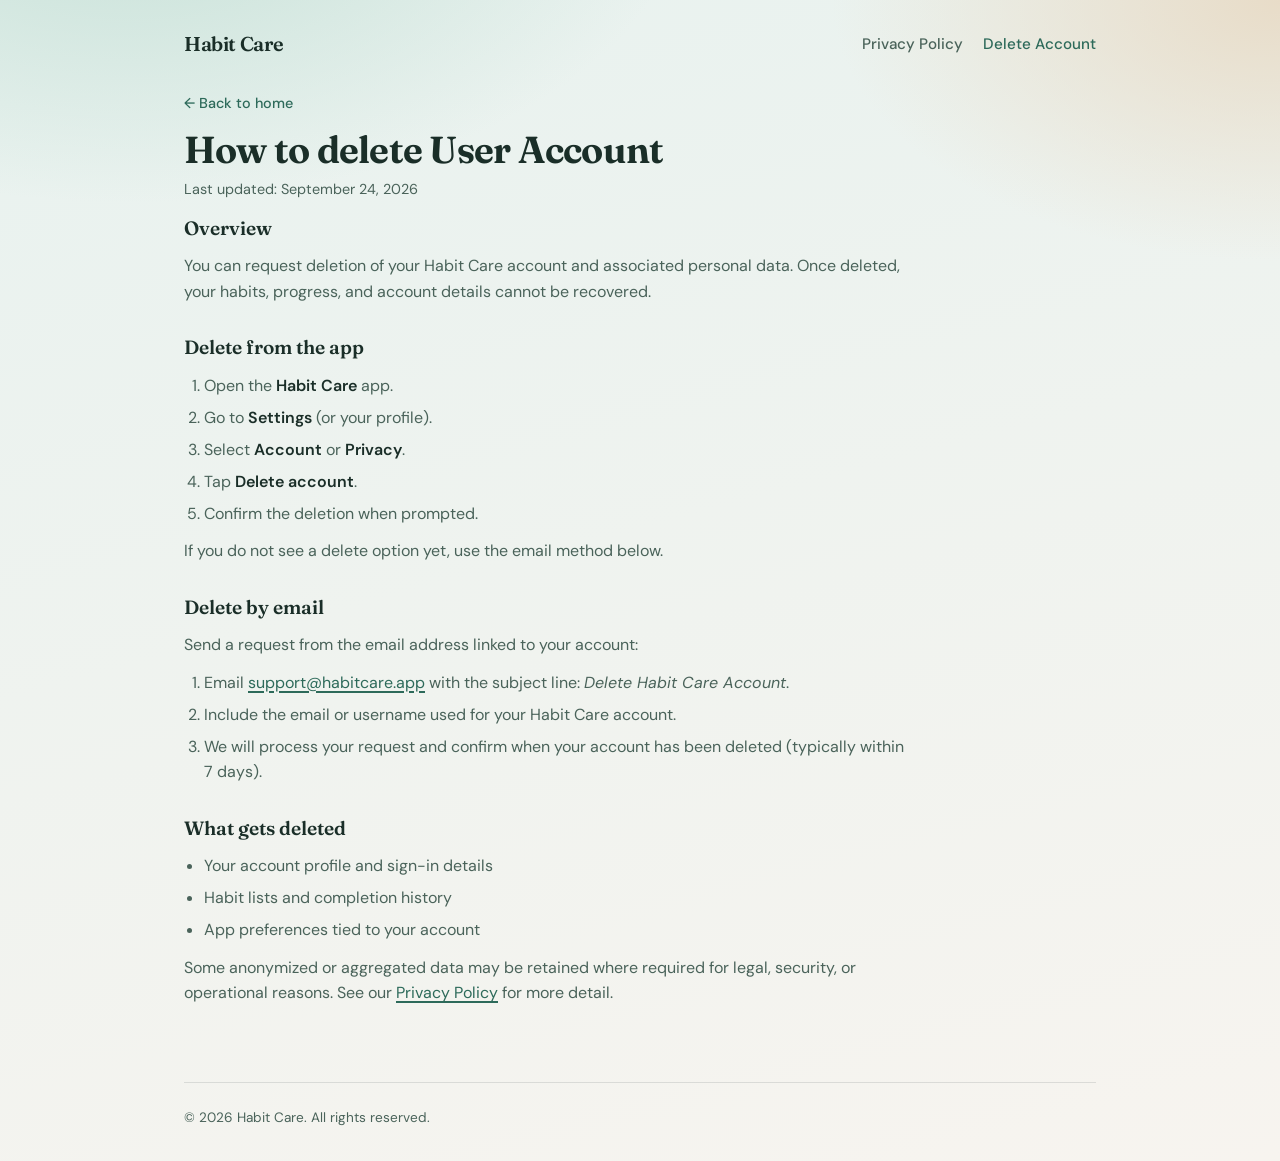
==== delete-account.html @ 0895b436 "Update README to include project description, page links, and hosting instructions for the Habit Car" ====
<!DOCTYPE html>
<html lang="en">
  <head>
    <meta charset="UTF-8" />
    <meta name="viewport" content="width=device-width, initial-scale=1.0" />
    <meta
      name="description"
      content="How to delete your Habit Care user account."
    />
    <title>How to Delete User Account — Habit Care</title>
    <link rel="preconnect" href="https://fonts.googleapis.com" />
    <link rel="preconnect" href="https://fonts.gstatic.com" crossorigin />
    <link
      href="https://fonts.googleapis.com/css2?family=DM+Sans:ital,opsz,wght@0,9..40,400;0,9..40,500;0,9..40,600;0,9..40,700;1,9..40,400&family=Fraunces:opsz,wght@9..144,500;9..144,600;9..144,700&display=swap"
      rel="stylesheet"
    />
    <link rel="stylesheet" href="css/styles.css" />
  </head>
  <body>
    <div class="page">
      <header class="site-header">
        <a class="brand" href="index.html">Habit Care</a>
        <nav class="nav" aria-label="Main">
          <a href="privacy-policy.html">Privacy Policy</a>
          <a href="delete-account.html" aria-current="page">Delete Account</a>
        </nav>
      </header>

      <main class="content">
        <p class="back"><a href="index.html">&larr; Back to home</a></p>
        <h1>How to delete User Account</h1>
        <p class="meta">Last updated: September 24, 2026</p>

        <section>
          <h2>Overview</h2>
          <p>
            You can request deletion of your Habit Care account and associated
            personal data. Once deleted, your habits, progress, and account
            details cannot be recovered.
          </p>
        </section>

        <section>
          <h2>Delete from the app</h2>
          <ol>
            <li>Open the <strong>Habit Care</strong> app.</li>
            <li>Go to <strong>Settings</strong> (or your profile).</li>
            <li>Select <strong>Account</strong> or <strong>Privacy</strong>.</li>
            <li>Tap <strong>Delete account</strong>.</li>
            <li>Confirm the deletion when prompted.</li>
          </ol>
          <p>
            If you do not see a delete option yet, use the email method below.
          </p>
        </section>

        <section>
          <h2>Delete by email</h2>
          <p>Send a request from the email address linked to your account:</p>
          <ol>
            <li>
              Email
              <a href="mailto:support@habitcare.app?subject=Delete%20Habit%20Care%20Account"
                >support@habitcare.app</a
              >
              with the subject line:
              <em>Delete Habit Care Account</em>.
            </li>
            <li>
              Include the email or username used for your Habit Care account.
            </li>
            <li>
              We will process your request and confirm when your account has
              been deleted (typically within 7 days).
            </li>
          </ol>
        </section>

        <section>
          <h2>What gets deleted</h2>
          <ul>
            <li>Your account profile and sign-in details</li>
            <li>Habit lists and completion history</li>
            <li>App preferences tied to your account</li>
          </ul>
          <p>
            Some anonymized or aggregated data may be retained where required for
            legal, security, or operational reasons. See our
            <a href="privacy-policy.html">Privacy Policy</a> for more detail.
          </p>
        </section>
      </main>

      <footer class="site-footer">
        <p>&copy; <span data-year></span> Habit Care. All rights reserved.</p>
      </footer>
    </div>
    <script src="js/main.js"></script>
  </body>
</html>
---- css/styles.css ----
:root {
  --bg-top: #e8f2ef;
  --bg-bottom: #f7f4ef;
  --ink: #1a2e28;
  --ink-muted: #4a635a;
  --accent: #2d6a5a;
  --accent-hover: #245748;
  --surface: rgba(255, 255, 255, 0.55);
  --line: rgba(26, 46, 40, 0.12);
  --shadow: 0 18px 40px rgba(26, 46, 40, 0.08);
  --radius: 14px;
  --font-display: "Fraunces", Georgia, serif;
  --font-body: "DM Sans", system-ui, sans-serif;
  --max: 720px;
}

*,
*::before,
*::after {
  box-sizing: border-box;
}

html {
  scroll-behavior: smooth;
}

body {
  margin: 0;
  min-height: 100vh;
  font-family: var(--font-body);
  color: var(--ink);
  background:
    radial-gradient(ellipse 80% 50% at 10% -10%, #c5e0d6 0%, transparent 55%),
    radial-gradient(ellipse 70% 45% at 100% 0%, #e8dcc8 0%, transparent 50%),
    linear-gradient(165deg, var(--bg-top), var(--bg-bottom));
  line-height: 1.6;
  -webkit-font-smoothing: antialiased;
}

a {
  color: var(--accent);
  text-decoration-thickness: 1.5px;
  text-underline-offset: 3px;
  transition: color 0.2s ease;
}

a:hover {
  color: var(--accent-hover);
}

.page {
  min-height: 100vh;
  display: flex;
  flex-direction: column;
  max-width: 960px;
  margin: 0 auto;
  padding: 1.25rem 1.5rem 2rem;
}

.site-header {
  display: flex;
  align-items: center;
  justify-content: space-between;
  gap: 1rem;
  padding: 0.5rem 0 1.5rem;
  animation: fade-down 0.6s ease both;
}

.brand {
  font-family: var(--font-display);
  font-weight: 600;
  font-size: 1.25rem;
  color: var(--ink);
  text-decoration: none;
  letter-spacing: -0.02em;
}

.brand:hover {
  color: var(--accent);
}

.nav {
  display: flex;
  flex-wrap: wrap;
  gap: 0.75rem 1.25rem;
  font-size: 0.95rem;
  font-weight: 500;
}

.nav a {
  color: var(--ink-muted);
  text-decoration: none;
}

.nav a:hover,
.nav a[aria-current="page"] {
  color: var(--accent);
}

.hero {
  flex: 1;
  display: flex;
  flex-direction: column;
  justify-content: center;
  padding: 3rem 0 4rem;
  max-width: 36rem;
  animation: fade-up 0.7s ease 0.1s both;
}

.eyebrow {
  margin: 0 0 0.75rem;
  font-size: 0.85rem;
  font-weight: 600;
  letter-spacing: 0.06em;
  text-transform: uppercase;
  color: var(--accent);
}

.hero h1 {
  margin: 0 0 1rem;
  font-family: var(--font-display);
  font-size: clamp(2.75rem, 8vw, 4rem);
  font-weight: 700;
  line-height: 1.05;
  letter-spacing: -0.03em;
}

.lede {
  margin: 0 0 2rem;
  font-size: 1.15rem;
  color: var(--ink-muted);
  max-width: 28rem;
}

.cta-row {
  display: flex;
  flex-wrap: wrap;
  gap: 0.75rem;
}

.btn {
  display: inline-flex;
  align-items: center;
  justify-content: center;
  padding: 0.85rem 1.35rem;
  border-radius: 999px;
  font-weight: 600;
  font-size: 0.95rem;
  text-decoration: none;
  transition:
    background 0.2s ease,
    color 0.2s ease,
    transform 0.2s ease,
    box-shadow 0.2s ease;
}

.btn:hover {
  transform: translateY(-1px);
}

.btn-primary {
  background: var(--accent);
  color: #fff;
  box-shadow: 0 8px 24px rgba(45, 106, 90, 0.28);
}

.btn-primary:hover {
  background: var(--accent-hover);
  color: #fff;
}

.btn-secondary {
  background: var(--surface);
  color: var(--ink);
  border: 1px solid var(--line);
  backdrop-filter: blur(8px);
}

.btn-secondary:hover {
  color: var(--accent);
  border-color: var(--accent);
}

.content {
  flex: 1;
  max-width: var(--max);
  padding: 0.5rem 0 3rem;
  animation: fade-up 0.55s ease both;
}

.back {
  margin: 0 0 1.25rem;
  font-size: 0.9rem;
}

.back a {
  text-decoration: none;
  font-weight: 500;
}

.content h1 {
  margin: 0 0 0.35rem;
  font-family: var(--font-display);
  font-size: clamp(1.85rem, 4vw, 2.35rem);
  font-weight: 650;
  letter-spacing: -0.02em;
  line-height: 1.2;
}

.meta {
  margin: 0 0 2rem;
  font-size: 0.9rem;
  color: var(--ink-muted);
}

.content section {
  margin-bottom: 1.75rem;
}

.content h2 {
  margin: 0 0 0.6rem;
  font-family: var(--font-display);
  font-size: 1.2rem;
  font-weight: 600;
}

.content p,
.content li {
  color: var(--ink-muted);
}

.content p {
  margin: 0 0 0.75rem;
}

.content ul,
.content ol {
  margin: 0 0 0.75rem;
  padding-left: 1.25rem;
}

.content li {
  margin-bottom: 0.4rem;
}

.content strong {
  color: var(--ink);
  font-weight: 600;
}

.site-footer {
  padding-top: 1.5rem;
  border-top: 1px solid var(--line);
  font-size: 0.85rem;
  color: var(--ink-muted);
  animation: fade-up 0.6s ease 0.2s both;
}

.site-footer p {
  margin: 0;
}

@keyframes fade-up {
  from {
    opacity: 0;
    transform: translateY(12px);
  }
  to {
    opacity: 1;
    transform: translateY(0);
  }
}

@keyframes fade-down {
  from {
    opacity: 0;
    transform: translateY(-8px);
  }
  to {
    opacity: 1;
    transform: translateY(0);
  }
}

@media (max-width: 560px) {
  .site-header {
    flex-direction: column;
    align-items: flex-start;
  }

  .hero {
    padding: 2rem 0 3rem;
  }

  .btn {
    width: 100%;
  }
}

@media (prefers-reduced-motion: reduce) {
  *,
  *::before,
  *::after {
    animation: none !important;
    transition: none !important;
  }
}
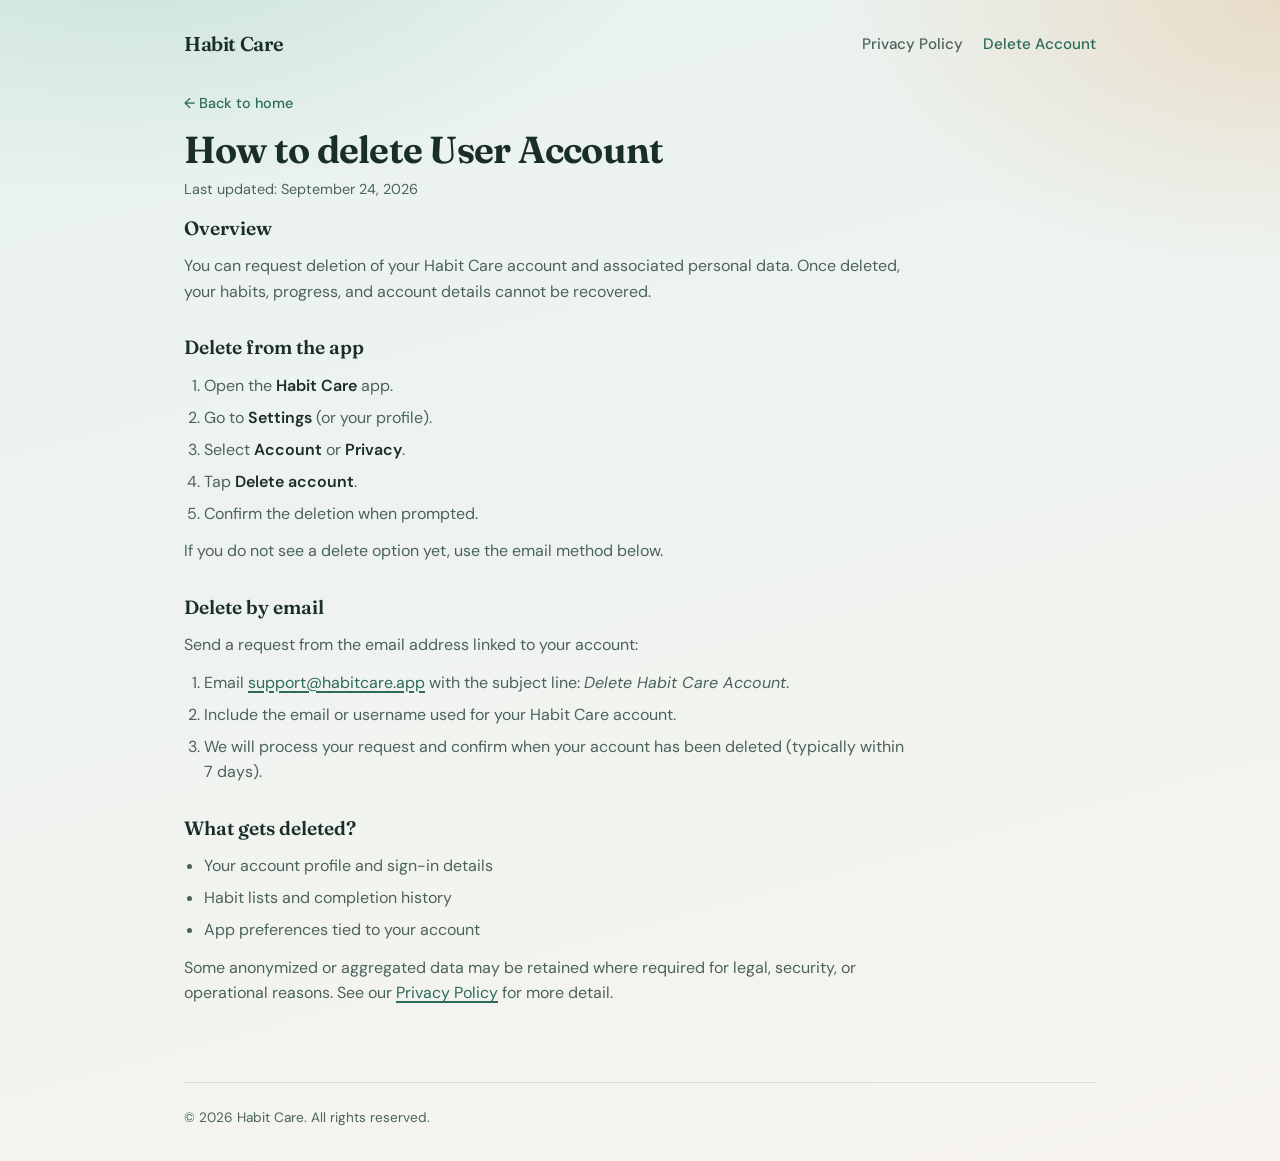
==== commit e274b823: "Fix typo in the delete-account.html section header by adding a question mark." ====
--- a/delete-account.html
+++ b/delete-account.html
@@ -77,7 +77,7 @@
         </section>
 
         <section>
-          <h2>What gets deleted</h2>
+          <h2>What gets deleted?</h2>
           <ul>
             <li>Your account profile and sign-in details</li>
             <li>Habit lists and completion history</li>
